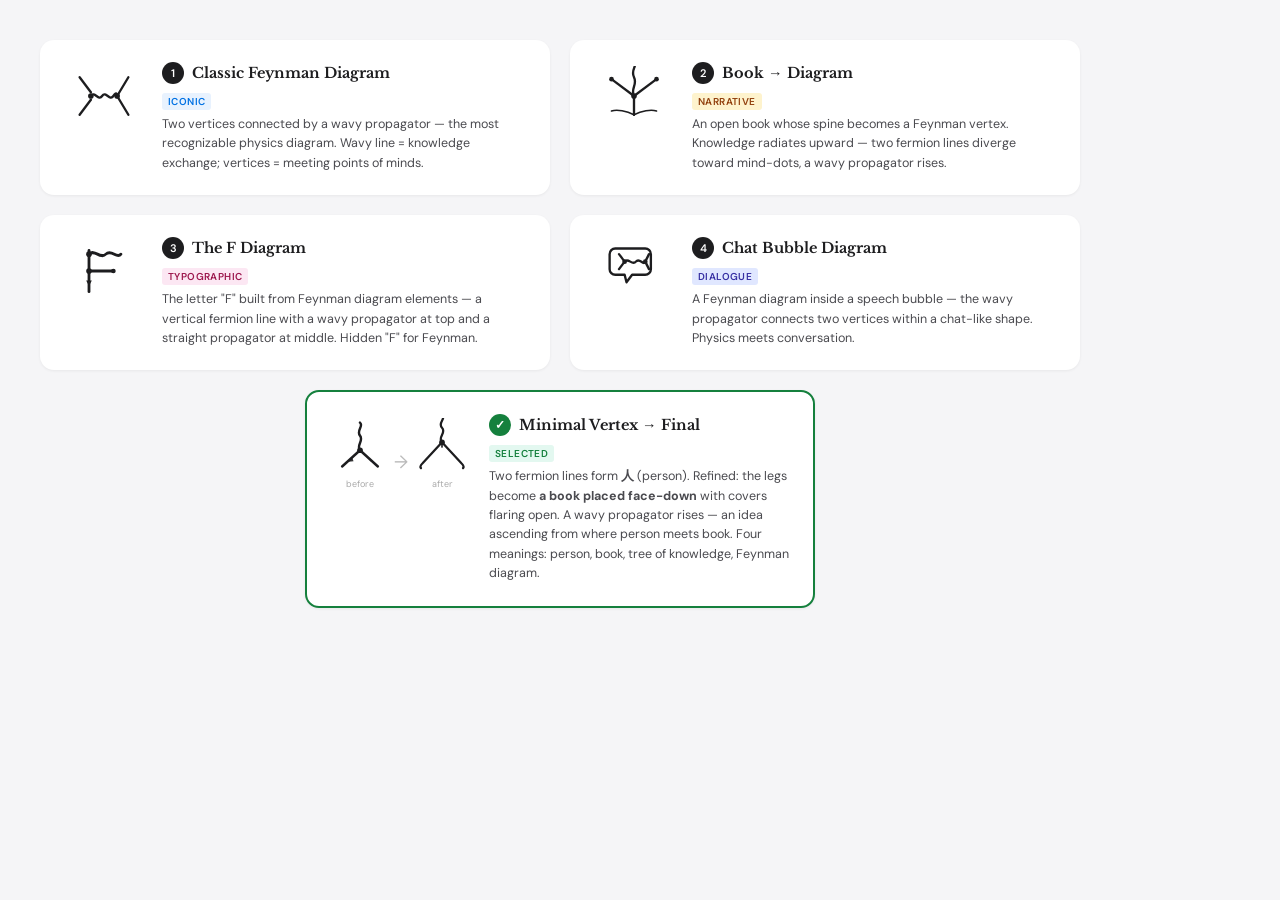
==== app/static/logo-readme-capture.html @ d76cf0d5 "Replace 3 low-res logo concept PNGs with single HD 2x image in 2-column layout Made-with: Cursor" ====
<!DOCTYPE html>
<html lang="en">
<head>
<meta charset="utf-8">
<title>Logo Concepts</title>
<link href="https://fonts.googleapis.com/css2?family=Libre+Baskerville:wght@400;700&family=DM+Sans:wght@400;500;600&display=swap" rel="stylesheet">
<style>
  * { margin: 0; padding: 0; box-sizing: border-box; }
  body { background: #f5f5f7; font-family: 'DM Sans', sans-serif; color: #1d1d1f; padding: 40px; }
  .grid { display: grid; grid-template-columns: 1fr 1fr; gap: 20px; width: 1040px; }
  .card {
    background: #fff; border-radius: 14px; padding: 22px 24px;
    box-shadow: 0 1px 3px rgba(0,0,0,0.06);
    display: flex; gap: 18px; align-items: flex-start;
  }
  .card.selected { border: 2.5px solid #15803d; }
  .card-left { flex-shrink: 0; width: 80px; display: flex; flex-direction: column; align-items: center; gap: 4px; padding-top: 4px; }
  .card-right { flex: 1; min-width: 0; }
  .card-header { display: flex; align-items: center; gap: 8px; margin-bottom: 5px; }
  .card-num {
    font-size: 11px; font-weight: 600; color: #fff; background: #1d1d1f;
    width: 22px; height: 22px; border-radius: 50%;
    display: flex; align-items: center; justify-content: center; flex-shrink: 0;
  }
  .card-num.green { background: #15803d; font-size: 12px; }
  .card-title { font-family: 'Libre Baskerville', serif; font-size: 14.5px; font-weight: 700; }
  .tag {
    display: inline-block; font-size: 10px; font-weight: 600;
    letter-spacing: 0.04em; text-transform: uppercase;
    padding: 2px 6px; border-radius: 3px; margin-bottom: 5px;
  }
  .tag.iconic { background: #e8f2fe; color: #0071e3; }
  .tag.narrative { background: #fef3cd; color: #92400e; }
  .tag.typographic { background: #fce7f3; color: #9d174d; }
  .tag.dialogue { background: #e0e7ff; color: #3730a3; }
  .tag.selected { background: #e3f8f0; color: #15803d; }
  .desc { font-size: 12.5px; line-height: 1.55; color: #4a4a4f; }
  .preview-row { display: flex; align-items: flex-end; gap: 8px; }
  .before-after { display: flex; gap: 16px; font-size: 9px; color: #aaa; margin-top: 3px; }
  .wide { grid-column: 1 / -1; display: flex; justify-content: center; }
  .wide .card { max-width: 510px; width: 100%; }
</style>
</head>
<body>
<div class="grid">

  <!-- 1: Classic Feynman Diagram -->
  <div class="card">
    <div class="card-left">
      <svg viewBox="0 0 64 64" width="60" height="60">
        <line x1="6" y1="12" x2="18" y2="28" fill="none" stroke="#1d1d1f" stroke-width="2.5" stroke-linecap="round"/>
        <line x1="6" y1="52" x2="18" y2="36" fill="none" stroke="#1d1d1f" stroke-width="2.5" stroke-linecap="round"/>
        <circle cx="18" cy="32" r="3" fill="#1d1d1f"/>
        <path d="M18,32 C22,26 26,38 30,32 C34,26 38,38 42,32 C46,26 46,32 46,32" fill="none" stroke="#1d1d1f" stroke-width="2.5" stroke-linecap="round"/>
        <circle cx="46" cy="32" r="3" fill="#1d1d1f"/>
        <line x1="46" y1="32" x2="58" y2="12" fill="none" stroke="#1d1d1f" stroke-width="2.5" stroke-linecap="round"/>
        <line x1="46" y1="32" x2="58" y2="52" fill="none" stroke="#1d1d1f" stroke-width="2.5" stroke-linecap="round"/>
      </svg>
    </div>
    <div class="card-right">
      <div class="card-header"><div class="card-num">1</div><div class="card-title">Classic Feynman Diagram</div></div>
      <span class="tag iconic">iconic</span>
      <p class="desc">Two vertices connected by a wavy propagator — the most recognizable physics diagram. Wavy line = knowledge exchange; vertices = meeting points of minds.</p>
    </div>
  </div>

  <!-- 2: Book → Diagram -->
  <div class="card">
    <div class="card-left">
      <svg viewBox="0 0 64 64" width="60" height="60">
        <line x1="32" y1="52" x2="32" y2="32" fill="none" stroke="#1d1d1f" stroke-width="2.5" stroke-linecap="round" stroke-linejoin="round"/>
        <circle cx="32" cy="32" r="3" fill="#1d1d1f"/>
        <line x1="32" y1="32" x2="8" y2="14" fill="none" stroke="#1d1d1f" stroke-width="2.5" stroke-linecap="round"/>
        <line x1="32" y1="32" x2="56" y2="14" fill="none" stroke="#1d1d1f" stroke-width="2.5" stroke-linecap="round"/>
        <path d="M32,32 C28,24 36,20 32,12 C28,4 36,0 32,-4" fill="none" stroke="#1d1d1f" stroke-width="2.5" stroke-linecap="round"/>
        <circle cx="8" cy="14" r="2.5" fill="#1d1d1f"/>
        <circle cx="56" cy="14" r="2.5" fill="#1d1d1f"/>
        <path d="M32,52 C24,48 14,46 8,48" fill="none" stroke="#1d1d1f" stroke-width="1.8" stroke-linecap="round"/>
        <path d="M32,52 C40,48 50,46 56,48" fill="none" stroke="#1d1d1f" stroke-width="1.8" stroke-linecap="round"/>
      </svg>
    </div>
    <div class="card-right">
      <div class="card-header"><div class="card-num">2</div><div class="card-title">Book → Diagram</div></div>
      <span class="tag narrative">narrative</span>
      <p class="desc">An open book whose spine becomes a Feynman vertex. Knowledge radiates upward — two fermion lines diverge toward mind-dots, a wavy propagator rises.</p>
    </div>
  </div>

  <!-- 3: The F Diagram -->
  <div class="card">
    <div class="card-left">
      <svg viewBox="0 0 64 64" width="60" height="60">
        <line x1="16" y1="10" x2="16" y2="54" fill="none" stroke="#1d1d1f" stroke-width="3" stroke-linecap="round"/>
        <circle cx="16" cy="14" r="3" fill="#1d1d1f"/>
        <path d="M16,14 C22,8 28,20 34,14 C40,8 46,20 50,14" fill="none" stroke="#1d1d1f" stroke-width="3" stroke-linecap="round"/>
        <circle cx="16" cy="32" r="3" fill="#1d1d1f"/>
        <line x1="16" y1="32" x2="42" y2="32" fill="none" stroke="#1d1d1f" stroke-width="3" stroke-linecap="round"/>
        <circle cx="42" cy="32" r="2.5" fill="#1d1d1f"/>
        <polygon fill="#1d1d1f" points="13,42 16,48 19,42"/>
      </svg>
    </div>
    <div class="card-right">
      <div class="card-header"><div class="card-num">3</div><div class="card-title">The F Diagram</div></div>
      <span class="tag typographic">typographic</span>
      <p class="desc">The letter "F" built from Feynman diagram elements — a vertical fermion line with a wavy propagator at top and a straight propagator at middle. Hidden "F" for Feynman.</p>
    </div>
  </div>

  <!-- 4: Chat Bubble Diagram -->
  <div class="card">
    <div class="card-left">
      <svg viewBox="0 0 64 64" width="60" height="60">
        <path d="M12,8 h32 a6,6 0 0 1 6,6 v16 a6,6 0 0 1 -6,6 h-14 l-6,8 -2,-8 h-10 a6,6 0 0 1 -6,-6 v-16 a6,6 0 0 1 6,-6 z" fill="none" stroke="#1d1d1f" stroke-width="2.5" stroke-linecap="round" stroke-linejoin="round"/>
        <circle cx="22" cy="22" r="2.5" fill="#1d1d1f"/>
        <path d="M22,22 C26,17 30,27 34,22 C38,17 42,27 44,22" fill="none" stroke="#1d1d1f" stroke-width="2.5" stroke-linecap="round"/>
        <circle cx="44" cy="22" r="2.5" fill="#1d1d1f"/>
        <line x1="22" y1="22" x2="16" y2="14" fill="none" stroke="#1d1d1f" stroke-width="2.5" stroke-linecap="round"/>
        <line x1="22" y1="22" x2="16" y2="30" fill="none" stroke="#1d1d1f" stroke-width="2.5" stroke-linecap="round"/>
        <line x1="44" y1="22" x2="48" y2="14" fill="none" stroke="#1d1d1f" stroke-width="2.5" stroke-linecap="round"/>
        <line x1="44" y1="22" x2="48" y2="30" fill="none" stroke="#1d1d1f" stroke-width="2.5" stroke-linecap="round"/>
      </svg>
    </div>
    <div class="card-right">
      <div class="card-header"><div class="card-num">4</div><div class="card-title">Chat Bubble Diagram</div></div>
      <span class="tag dialogue">dialogue</span>
      <p class="desc">A Feynman diagram inside a speech bubble — the wavy propagator connects two vertices within a chat-like shape. Physics meets conversation.</p>
    </div>
  </div>

  <!-- 5: Minimal Vertex → Final (selected) -->
  <div class="wide">
    <div class="card selected">
      <div class="card-left" style="width: 140px;">
        <div class="preview-row">
          <div style="text-align: center;">
            <svg viewBox="0 0 64 64" width="52" height="52">
              <circle cx="32" cy="36" r="3.5" fill="#1d1d1f"/>
              <line x1="10" y1="56" x2="32" y2="36" fill="none" stroke="#1d1d1f" stroke-width="3" stroke-linecap="round"/>
              <line x1="32" y1="36" x2="54" y2="56" fill="none" stroke="#1d1d1f" stroke-width="3" stroke-linecap="round"/>
              <path d="M32,36 C27,30 37,24 32,18 C27,12 37,6 32,2" fill="none" stroke="#1d1d1f" stroke-width="3" stroke-linecap="round"/>
              <polygon fill="#1d1d1f" points="18,50 22.5,45 24,49.5" opacity="0.9"/>
              <polygon fill="#1d1d1f" points="45,49.5 41.5,45 46,50" opacity="0.9"/>
            </svg>
            <div style="font-size: 9px; color: #aaa;">before</div>
          </div>
          <div style="font-size: 18px; color: #bbb; padding-bottom: 16px;">→</div>
          <div style="text-align: center;">
            <svg viewBox="0 0 64 68" width="52" height="55">
              <path d="M32,30 L8,56 Q4,60 6,62" fill="none" stroke="#1d1d1f" stroke-width="2.8" stroke-linecap="round" stroke-linejoin="round"/>
              <path d="M32,30 L56,56 Q60,60 58,62" fill="none" stroke="#1d1d1f" stroke-width="2.8" stroke-linecap="round" stroke-linejoin="round"/>
              <line x1="32" y1="30" x2="32" y2="36" stroke="#1d1d1f" stroke-width="2" stroke-linecap="round"/>
              <circle cx="32" cy="30" r="3.5" fill="#1d1d1f"/>
              <path d="M32,30 C26,24 38,18 32,12 C26,6 38,0 32,-4" fill="none" stroke="#1d1d1f" stroke-width="2.8" stroke-linecap="round"/>
            </svg>
            <div style="font-size: 9px; color: #aaa;">after</div>
          </div>
        </div>
      </div>
      <div class="card-right">
        <div class="card-header"><div class="card-num green">✓</div><div class="card-title">Minimal Vertex → Final</div></div>
        <span class="tag selected">selected</span>
        <p class="desc">Two fermion lines form <strong>人</strong> (person). Refined: the legs become <strong>a book placed face-down</strong> with covers flaring open. A wavy propagator rises — an idea ascending from where person meets book. Four meanings: person, book, tree of knowledge, Feynman diagram.</p>
      </div>
    </div>
  </div>

</div>
</body>
</html>
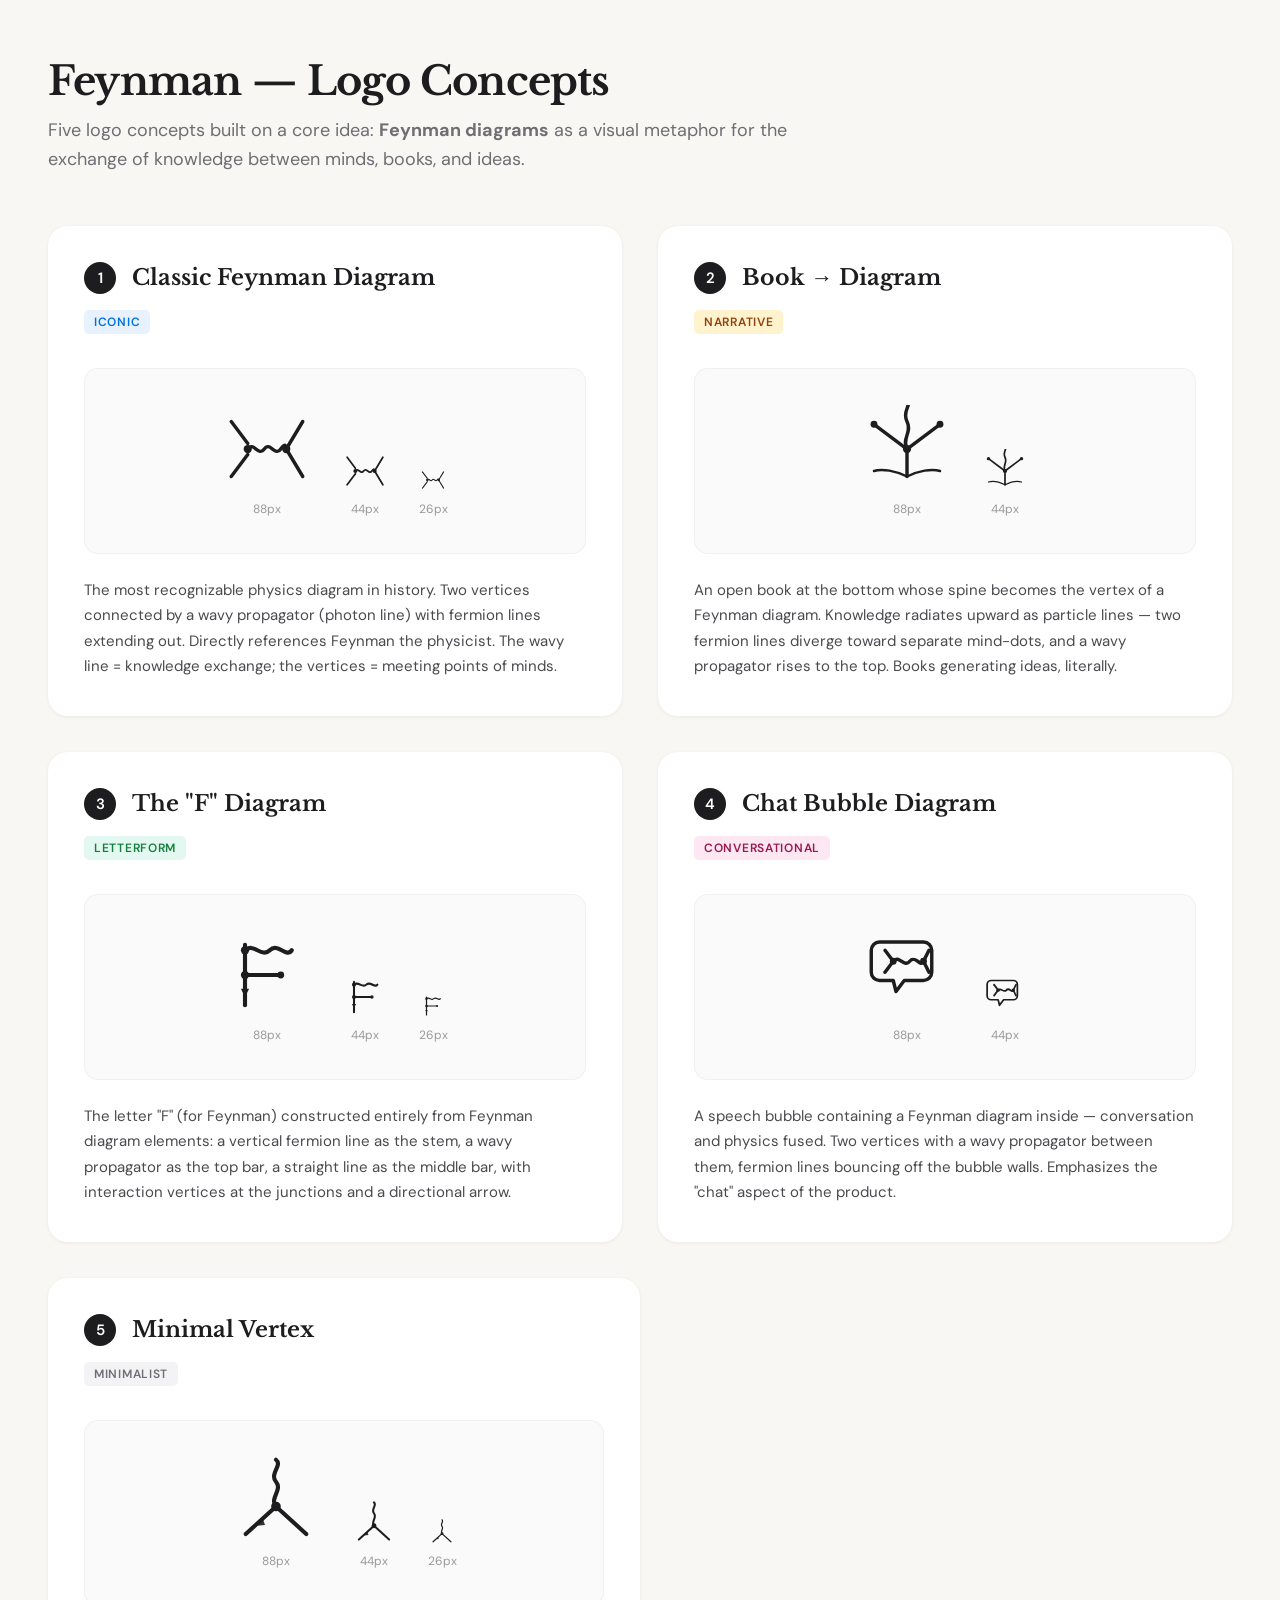
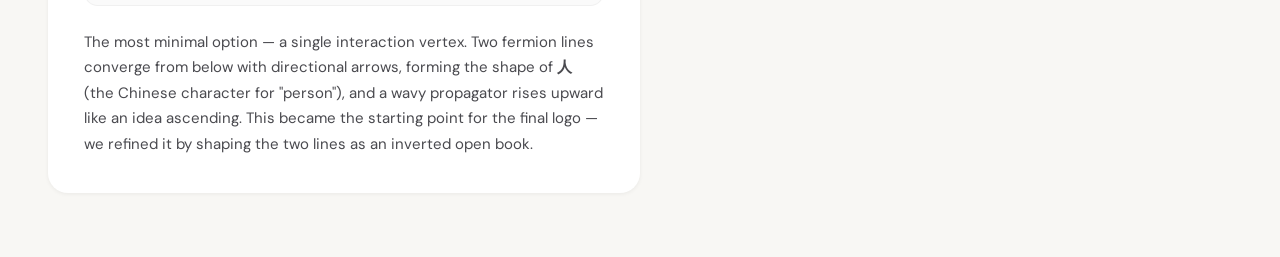
==== commit 355f4a6d: "Update logo documentation: show 6 concepts in 3x2 grid in README, add interactive preview page - Rep" ====
--- a/app/static/logo-readme-capture.html
+++ b/app/static/logo-readme-capture.html
@@ -2,168 +2,258 @@
 <html lang="en">
 <head>
 <meta charset="utf-8">
-<title>Logo Concepts</title>
+<title>Feynman Logo Concepts</title>
 <link href="https://fonts.googleapis.com/css2?family=Libre+Baskerville:wght@400;700&family=DM+Sans:wght@400;500;600&display=swap" rel="stylesheet">
 <style>
   * { margin: 0; padding: 0; box-sizing: border-box; }
-  body { background: #f5f5f7; font-family: 'DM Sans', sans-serif; color: #1d1d1f; padding: 40px; }
-  .grid { display: grid; grid-template-columns: 1fr 1fr; gap: 20px; width: 1040px; }
-  .card {
-    background: #fff; border-radius: 14px; padding: 22px 24px;
-    box-shadow: 0 1px 3px rgba(0,0,0,0.06);
-    display: flex; gap: 18px; align-items: flex-start;
-  }
-  .card.selected { border: 2.5px solid #15803d; }
-  .card-left { flex-shrink: 0; width: 80px; display: flex; flex-direction: column; align-items: center; gap: 4px; padding-top: 4px; }
-  .card-right { flex: 1; min-width: 0; }
-  .card-header { display: flex; align-items: center; gap: 8px; margin-bottom: 5px; }
-  .card-num {
-    font-size: 11px; font-weight: 600; color: #fff; background: #1d1d1f;
-    width: 22px; height: 22px; border-radius: 50%;
-    display: flex; align-items: center; justify-content: center; flex-shrink: 0;
-  }
-  .card-num.green { background: #15803d; font-size: 12px; }
-  .card-title { font-family: 'Libre Baskerville', serif; font-size: 14.5px; font-weight: 700; }
-  .tag {
-    display: inline-block; font-size: 10px; font-weight: 600;
-    letter-spacing: 0.04em; text-transform: uppercase;
-    padding: 2px 6px; border-radius: 3px; margin-bottom: 5px;
-  }
+  body { background: #f8f7f4; font-family: 'DM Sans', sans-serif; color: #1d1d1f; padding: 56px 48px 64px; }
+  h1 { font-family: 'Libre Baskerville', serif; font-size: 40px; font-weight: 700; margin-bottom: 10px; letter-spacing: -0.02em; }
+  .subtitle { font-size: 18px; color: #6e6e73; margin-bottom: 52px; max-width: 780px; line-height: 1.6; }
+  .grid { display: grid; grid-template-columns: 1fr 1fr; gap: 36px; }
+  .card { background: #fff; border-radius: 20px; padding: 36px; box-shadow: 0 1px 4px rgba(0,0,0,0.06); }
+  .card.full { grid-column: 1 / -1; max-width: 50%; }
+  .card-header { display: flex; align-items: center; gap: 16px; margin-bottom: 16px; }
+  .card-num { font-size: 15px; font-weight: 600; color: #fff; background: #1d1d1f; width: 32px; height: 32px; border-radius: 50%; display: flex; align-items: center; justify-content: center; flex-shrink: 0; }
+  .card-title { font-family: 'Libre Baskerville', serif; font-size: 22px; font-weight: 700; }
+  .tag { display: inline-block; font-size: 12px; font-weight: 600; letter-spacing: 0.06em; text-transform: uppercase; padding: 4px 10px; border-radius: 5px; margin-bottom: 14px; }
   .tag.iconic { background: #e8f2fe; color: #0071e3; }
   .tag.narrative { background: #fef3cd; color: #92400e; }
-  .tag.typographic { background: #fce7f3; color: #9d174d; }
-  .tag.dialogue { background: #e0e7ff; color: #3730a3; }
-  .tag.selected { background: #e3f8f0; color: #15803d; }
-  .desc { font-size: 12.5px; line-height: 1.55; color: #4a4a4f; }
-  .preview-row { display: flex; align-items: flex-end; gap: 8px; }
-  .before-after { display: flex; gap: 16px; font-size: 9px; color: #aaa; margin-top: 3px; }
-  .wide { grid-column: 1 / -1; display: flex; justify-content: center; }
-  .wide .card { max-width: 510px; width: 100%; }
+  .tag.rec { background: #e3f8f0; color: #15803d; }
+  .tag.conv { background: #fce7f3; color: #9d174d; }
+  .tag.min { background: #f3f3f5; color: #6e6e73; }
+  .logo-row { display: flex; align-items: flex-end; justify-content: center; gap: 32px; margin: 20px 0 24px; padding: 36px 20px; background: #fafafa; border-radius: 14px; border: 1px solid rgba(0,0,0,0.04); }
+  .logo-row.dark-row { background: #1c1c1e; }
+  .logo-item { display: flex; flex-direction: column; align-items: center; gap: 8px; }
+  .logo-size-label { font-size: 12px; color: #999; }
+  .dark-row .logo-size-label { color: #666; }
+  .description { font-size: 15px; line-height: 1.7; color: #4a4a4f; }
 </style>
 </head>
 <body>
-<div class="grid">
-
-  <!-- 1: Classic Feynman Diagram -->
-  <div class="card">
-    <div class="card-left">
-      <svg viewBox="0 0 64 64" width="60" height="60">
-        <line x1="6" y1="12" x2="18" y2="28" fill="none" stroke="#1d1d1f" stroke-width="2.5" stroke-linecap="round"/>
-        <line x1="6" y1="52" x2="18" y2="36" fill="none" stroke="#1d1d1f" stroke-width="2.5" stroke-linecap="round"/>
-        <circle cx="18" cy="32" r="3" fill="#1d1d1f"/>
-        <path d="M18,32 C22,26 26,38 30,32 C34,26 38,38 42,32 C46,26 46,32 46,32" fill="none" stroke="#1d1d1f" stroke-width="2.5" stroke-linecap="round"/>
-        <circle cx="46" cy="32" r="3" fill="#1d1d1f"/>
-        <line x1="46" y1="32" x2="58" y2="12" fill="none" stroke="#1d1d1f" stroke-width="2.5" stroke-linecap="round"/>
-        <line x1="46" y1="32" x2="58" y2="52" fill="none" stroke="#1d1d1f" stroke-width="2.5" stroke-linecap="round"/>
-      </svg>
-    </div>
-    <div class="card-right">
-      <div class="card-header"><div class="card-num">1</div><div class="card-title">Classic Feynman Diagram</div></div>
+  <h1>Feynman — Logo Concepts</h1>
+  <p class="subtitle">Five logo concepts built on a core idea: <strong>Feynman diagrams</strong> as a visual metaphor for the exchange of knowledge between minds, books, and ideas.</p>
+
+  <div class="grid">
+
+    <!-- 1: Classic Feynman Diagram -->
+    <div class="card">
+      <div class="card-header">
+        <div class="card-num">1</div>
+        <div class="card-title">Classic Feynman Diagram</div>
+      </div>
       <span class="tag iconic">iconic</span>
-      <p class="desc">Two vertices connected by a wavy propagator — the most recognizable physics diagram. Wavy line = knowledge exchange; vertices = meeting points of minds.</p>
-    </div>
+      <div class="logo-row">
+        <div class="logo-item">
+          <svg viewBox="0 0 64 64" width="88" height="88">
+            <line x1="6" y1="12" x2="18" y2="28" fill="none" stroke="#1d1d1f" stroke-width="2.5" stroke-linecap="round"/>
+            <line x1="6" y1="52" x2="18" y2="36" fill="none" stroke="#1d1d1f" stroke-width="2.5" stroke-linecap="round"/>
+            <circle cx="18" cy="32" r="3" fill="#1d1d1f"/>
+            <path d="M18,32 C22,26 26,38 30,32 C34,26 38,38 42,32 C46,26 46,32 46,32" fill="none" stroke="#1d1d1f" stroke-width="2.5" stroke-linecap="round"/>
+            <circle cx="46" cy="32" r="3" fill="#1d1d1f"/>
+            <line x1="46" y1="32" x2="58" y2="12" fill="none" stroke="#1d1d1f" stroke-width="2.5" stroke-linecap="round"/>
+            <line x1="46" y1="32" x2="58" y2="52" fill="none" stroke="#1d1d1f" stroke-width="2.5" stroke-linecap="round"/>
+          </svg>
+          <span class="logo-size-label">88px</span>
+        </div>
+        <div class="logo-item">
+          <svg viewBox="0 0 64 64" width="44" height="44">
+            <line x1="6" y1="12" x2="18" y2="28" fill="none" stroke="#1d1d1f" stroke-width="2.5" stroke-linecap="round"/>
+            <line x1="6" y1="52" x2="18" y2="36" fill="none" stroke="#1d1d1f" stroke-width="2.5" stroke-linecap="round"/>
+            <circle cx="18" cy="32" r="3" fill="#1d1d1f"/>
+            <path d="M18,32 C22,26 26,38 30,32 C34,26 38,38 42,32 C46,26 46,32 46,32" fill="none" stroke="#1d1d1f" stroke-width="2.5" stroke-linecap="round"/>
+            <circle cx="46" cy="32" r="3" fill="#1d1d1f"/>
+            <line x1="46" y1="32" x2="58" y2="12" fill="none" stroke="#1d1d1f" stroke-width="2.5" stroke-linecap="round"/>
+            <line x1="46" y1="32" x2="58" y2="52" fill="none" stroke="#1d1d1f" stroke-width="2.5" stroke-linecap="round"/>
+          </svg>
+          <span class="logo-size-label">44px</span>
+        </div>
+        <div class="logo-item">
+          <svg viewBox="0 0 64 64" width="26" height="26">
+            <line x1="6" y1="12" x2="18" y2="28" fill="none" stroke="#1d1d1f" stroke-width="2.5" stroke-linecap="round"/>
+            <line x1="6" y1="52" x2="18" y2="36" fill="none" stroke="#1d1d1f" stroke-width="2.5" stroke-linecap="round"/>
+            <circle cx="18" cy="32" r="3" fill="#1d1d1f"/>
+            <path d="M18,32 C22,26 26,38 30,32 C34,26 38,38 42,32 C46,26 46,32 46,32" fill="none" stroke="#1d1d1f" stroke-width="2.5" stroke-linecap="round"/>
+            <circle cx="46" cy="32" r="3" fill="#1d1d1f"/>
+            <line x1="46" y1="32" x2="58" y2="12" fill="none" stroke="#1d1d1f" stroke-width="2.5" stroke-linecap="round"/>
+            <line x1="46" y1="32" x2="58" y2="52" fill="none" stroke="#1d1d1f" stroke-width="2.5" stroke-linecap="round"/>
+          </svg>
+          <span class="logo-size-label">26px</span>
+        </div>
+      </div>
+      <p class="description">The most recognizable physics diagram in history. Two vertices connected by a wavy propagator (photon line) with fermion lines extending out. Directly references Feynman the physicist. The wavy line = knowledge exchange; the vertices = meeting points of minds.</p>
+    </div>
+
+    <!-- 2: Book → Diagram -->
+    <div class="card">
+      <div class="card-header">
+        <div class="card-num">2</div>
+        <div class="card-title">Book → Diagram</div>
+      </div>
+      <span class="tag narrative">narrative</span>
+      <div class="logo-row">
+        <div class="logo-item">
+          <svg viewBox="0 0 64 64" width="88" height="88">
+            <line x1="32" y1="52" x2="32" y2="32" fill="none" stroke="#1d1d1f" stroke-width="2.5" stroke-linecap="round" stroke-linejoin="round"/>
+            <circle cx="32" cy="32" r="3" fill="#1d1d1f"/>
+            <line x1="32" y1="32" x2="8" y2="14" fill="none" stroke="#1d1d1f" stroke-width="2.5" stroke-linecap="round"/>
+            <line x1="32" y1="32" x2="56" y2="14" fill="none" stroke="#1d1d1f" stroke-width="2.5" stroke-linecap="round"/>
+            <path d="M32,32 C28,24 36,20 32,12 C28,4 36,0 32,-4" fill="none" stroke="#1d1d1f" stroke-width="2.5" stroke-linecap="round"/>
+            <circle cx="8" cy="14" r="2.5" fill="#1d1d1f"/>
+            <circle cx="56" cy="14" r="2.5" fill="#1d1d1f"/>
+            <path d="M32,52 C24,48 14,46 8,48" fill="none" stroke="#1d1d1f" stroke-width="1.8" stroke-linecap="round"/>
+            <path d="M32,52 C40,48 50,46 56,48" fill="none" stroke="#1d1d1f" stroke-width="1.8" stroke-linecap="round"/>
+          </svg>
+          <span class="logo-size-label">88px</span>
+        </div>
+        <div class="logo-item">
+          <svg viewBox="0 0 64 64" width="44" height="44">
+            <line x1="32" y1="52" x2="32" y2="32" fill="none" stroke="#1d1d1f" stroke-width="2.5" stroke-linecap="round"/>
+            <circle cx="32" cy="32" r="3" fill="#1d1d1f"/>
+            <line x1="32" y1="32" x2="8" y2="14" fill="none" stroke="#1d1d1f" stroke-width="2.5" stroke-linecap="round"/>
+            <line x1="32" y1="32" x2="56" y2="14" fill="none" stroke="#1d1d1f" stroke-width="2.5" stroke-linecap="round"/>
+            <path d="M32,32 C28,24 36,20 32,12 C28,4 36,0 32,-4" fill="none" stroke="#1d1d1f" stroke-width="2.5" stroke-linecap="round"/>
+            <circle cx="8" cy="14" r="2.5" fill="#1d1d1f"/>
+            <circle cx="56" cy="14" r="2.5" fill="#1d1d1f"/>
+            <path d="M32,52 C24,48 14,46 8,48" fill="none" stroke="#1d1d1f" stroke-width="1.8" stroke-linecap="round"/>
+            <path d="M32,52 C40,48 50,46 56,48" fill="none" stroke="#1d1d1f" stroke-width="1.8" stroke-linecap="round"/>
+          </svg>
+          <span class="logo-size-label">44px</span>
+        </div>
+      </div>
+      <p class="description">An open book at the bottom whose spine becomes the vertex of a Feynman diagram. Knowledge radiates upward as particle lines — two fermion lines diverge toward separate mind-dots, and a wavy propagator rises to the top. Books generating ideas, literally.</p>
+    </div>
+
+    <!-- 3: The "F" Diagram -->
+    <div class="card">
+      <div class="card-header">
+        <div class="card-num">3</div>
+        <div class="card-title">The "F" Diagram</div>
+      </div>
+      <span class="tag rec">letterform</span>
+      <div class="logo-row">
+        <div class="logo-item">
+          <svg viewBox="0 0 64 64" width="88" height="88">
+            <line x1="16" y1="10" x2="16" y2="54" fill="none" stroke="#1d1d1f" stroke-width="3" stroke-linecap="round"/>
+            <circle cx="16" cy="14" r="3" fill="#1d1d1f"/>
+            <path d="M16,14 C22,8 28,20 34,14 C40,8 46,20 50,14" fill="none" stroke="#1d1d1f" stroke-width="3" stroke-linecap="round"/>
+            <circle cx="16" cy="32" r="3" fill="#1d1d1f"/>
+            <line x1="16" y1="32" x2="42" y2="32" fill="none" stroke="#1d1d1f" stroke-width="3" stroke-linecap="round"/>
+            <circle cx="42" cy="32" r="2.5" fill="#1d1d1f"/>
+            <polygon fill="#1d1d1f" points="13,42 16,48 19,42"/>
+          </svg>
+          <span class="logo-size-label">88px</span>
+        </div>
+        <div class="logo-item">
+          <svg viewBox="0 0 64 64" width="44" height="44">
+            <line x1="16" y1="10" x2="16" y2="54" fill="none" stroke="#1d1d1f" stroke-width="3" stroke-linecap="round"/>
+            <circle cx="16" cy="14" r="3" fill="#1d1d1f"/>
+            <path d="M16,14 C22,8 28,20 34,14 C40,8 46,20 50,14" fill="none" stroke="#1d1d1f" stroke-width="3" stroke-linecap="round"/>
+            <circle cx="16" cy="32" r="3" fill="#1d1d1f"/>
+            <line x1="16" y1="32" x2="42" y2="32" fill="none" stroke="#1d1d1f" stroke-width="3" stroke-linecap="round"/>
+            <circle cx="42" cy="32" r="2.5" fill="#1d1d1f"/>
+            <polygon fill="#1d1d1f" points="13,42 16,48 19,42"/>
+          </svg>
+          <span class="logo-size-label">44px</span>
+        </div>
+        <div class="logo-item">
+          <svg viewBox="0 0 64 64" width="26" height="26">
+            <line x1="16" y1="10" x2="16" y2="54" fill="none" stroke="#1d1d1f" stroke-width="3" stroke-linecap="round"/>
+            <circle cx="16" cy="14" r="3" fill="#1d1d1f"/>
+            <path d="M16,14 C22,8 28,20 34,14 C40,8 46,20 50,14" fill="none" stroke="#1d1d1f" stroke-width="3" stroke-linecap="round"/>
+            <circle cx="16" cy="32" r="3" fill="#1d1d1f"/>
+            <line x1="16" y1="32" x2="42" y2="32" fill="none" stroke="#1d1d1f" stroke-width="3" stroke-linecap="round"/>
+            <circle cx="42" cy="32" r="2.5" fill="#1d1d1f"/>
+            <polygon fill="#1d1d1f" points="13,42 16,48 19,42"/>
+          </svg>
+          <span class="logo-size-label">26px</span>
+        </div>
+      </div>
+      <p class="description">The letter "F" (for Feynman) constructed entirely from Feynman diagram elements: a vertical fermion line as the stem, a wavy propagator as the top bar, a straight line as the middle bar, with interaction vertices at the junctions and a directional arrow.</p>
+    </div>
+
+    <!-- 4: Chat Bubble Diagram -->
+    <div class="card">
+      <div class="card-header">
+        <div class="card-num">4</div>
+        <div class="card-title">Chat Bubble Diagram</div>
+      </div>
+      <span class="tag conv">conversational</span>
+      <div class="logo-row">
+        <div class="logo-item">
+          <svg viewBox="0 0 64 64" width="88" height="88">
+            <path d="M12,8 h32 a6,6 0 0 1 6,6 v16 a6,6 0 0 1 -6,6 h-14 l-6,8 -2,-8 h-10 a6,6 0 0 1 -6,-6 v-16 a6,6 0 0 1 6,-6 z" fill="none" stroke="#1d1d1f" stroke-width="2.5" stroke-linecap="round" stroke-linejoin="round"/>
+            <circle cx="22" cy="22" r="2.5" fill="#1d1d1f"/>
+            <path d="M22,22 C26,17 30,27 34,22 C38,17 42,27 44,22" fill="none" stroke="#1d1d1f" stroke-width="2.5" stroke-linecap="round"/>
+            <circle cx="44" cy="22" r="2.5" fill="#1d1d1f"/>
+            <line x1="22" y1="22" x2="16" y2="14" fill="none" stroke="#1d1d1f" stroke-width="2.5" stroke-linecap="round"/>
+            <line x1="22" y1="22" x2="16" y2="30" fill="none" stroke="#1d1d1f" stroke-width="2.5" stroke-linecap="round"/>
+            <line x1="44" y1="22" x2="48" y2="14" fill="none" stroke="#1d1d1f" stroke-width="2.5" stroke-linecap="round"/>
+            <line x1="44" y1="22" x2="48" y2="30" fill="none" stroke="#1d1d1f" stroke-width="2.5" stroke-linecap="round"/>
+          </svg>
+          <span class="logo-size-label">88px</span>
+        </div>
+        <div class="logo-item">
+          <svg viewBox="0 0 64 64" width="44" height="44">
+            <path d="M12,8 h32 a6,6 0 0 1 6,6 v16 a6,6 0 0 1 -6,6 h-14 l-6,8 -2,-8 h-10 a6,6 0 0 1 -6,-6 v-16 a6,6 0 0 1 6,-6 z" fill="none" stroke="#1d1d1f" stroke-width="2.5" stroke-linecap="round" stroke-linejoin="round"/>
+            <circle cx="22" cy="22" r="2.5" fill="#1d1d1f"/>
+            <path d="M22,22 C26,17 30,27 34,22 C38,17 42,27 44,22" fill="none" stroke="#1d1d1f" stroke-width="2.5" stroke-linecap="round"/>
+            <circle cx="44" cy="22" r="2.5" fill="#1d1d1f"/>
+            <line x1="22" y1="22" x2="16" y2="14" fill="none" stroke="#1d1d1f" stroke-width="2.5" stroke-linecap="round"/>
+            <line x1="22" y1="22" x2="16" y2="30" fill="none" stroke="#1d1d1f" stroke-width="2.5" stroke-linecap="round"/>
+            <line x1="44" y1="22" x2="48" y2="14" fill="none" stroke="#1d1d1f" stroke-width="2.5" stroke-linecap="round"/>
+            <line x1="44" y1="22" x2="48" y2="30" fill="none" stroke="#1d1d1f" stroke-width="2.5" stroke-linecap="round"/>
+          </svg>
+          <span class="logo-size-label">44px</span>
+        </div>
+      </div>
+      <p class="description">A speech bubble containing a Feynman diagram inside — conversation and physics fused. Two vertices with a wavy propagator between them, fermion lines bouncing off the bubble walls. Emphasizes the "chat" aspect of the product.</p>
+    </div>
+
+    <!-- 5: Minimal Vertex -->
+    <div class="card full">
+      <div class="card-header">
+        <div class="card-num">5</div>
+        <div class="card-title">Minimal Vertex</div>
+      </div>
+      <span class="tag min">minimalist</span>
+      <div class="logo-row">
+        <div class="logo-item">
+          <svg viewBox="0 0 64 64" width="88" height="88">
+            <circle cx="32" cy="36" r="3.5" fill="#1d1d1f"/>
+            <line x1="10" y1="56" x2="32" y2="36" fill="none" stroke="#1d1d1f" stroke-width="3" stroke-linecap="round"/>
+            <line x1="32" y1="36" x2="54" y2="56" fill="none" stroke="#1d1d1f" stroke-width="3" stroke-linecap="round"/>
+            <path d="M32,36 C27,30 37,24 32,18 C27,12 37,6 32,2" fill="none" stroke="#1d1d1f" stroke-width="3" stroke-linecap="round"/>
+            <polygon fill="#1d1d1f" points="18,50 22.5,45 24,49.5" opacity="0.9"/>
+            <polygon fill="#1d1d1f" points="45,49.5 41.5,45 46,50" opacity="0.9"/>
+          </svg>
+          <span class="logo-size-label">88px</span>
+        </div>
+        <div class="logo-item">
+          <svg viewBox="0 0 64 64" width="44" height="44">
+            <circle cx="32" cy="36" r="3.5" fill="#1d1d1f"/>
+            <line x1="10" y1="56" x2="32" y2="36" fill="none" stroke="#1d1d1f" stroke-width="3" stroke-linecap="round"/>
+            <line x1="32" y1="36" x2="54" y2="56" fill="none" stroke="#1d1d1f" stroke-width="3" stroke-linecap="round"/>
+            <path d="M32,36 C27,30 37,24 32,18 C27,12 37,6 32,2" fill="none" stroke="#1d1d1f" stroke-width="3" stroke-linecap="round"/>
+            <polygon fill="#1d1d1f" points="18,50 22.5,45 24,49.5" opacity="0.9"/>
+            <polygon fill="#1d1d1f" points="45,49.5 41.5,45 46,50" opacity="0.9"/>
+          </svg>
+          <span class="logo-size-label">44px</span>
+        </div>
+        <div class="logo-item">
+          <svg viewBox="0 0 64 64" width="26" height="26">
+            <circle cx="32" cy="36" r="3.5" fill="#1d1d1f"/>
+            <line x1="10" y1="56" x2="32" y2="36" fill="none" stroke="#1d1d1f" stroke-width="3" stroke-linecap="round"/>
+            <line x1="32" y1="36" x2="54" y2="56" fill="none" stroke="#1d1d1f" stroke-width="3" stroke-linecap="round"/>
+            <path d="M32,36 C27,30 37,24 32,18 C27,12 37,6 32,2" fill="none" stroke="#1d1d1f" stroke-width="3" stroke-linecap="round"/>
+            <polygon fill="#1d1d1f" points="18,50 22.5,45 24,49.5" opacity="0.9"/>
+            <polygon fill="#1d1d1f" points="45,49.5 41.5,45 46,50" opacity="0.9"/>
+          </svg>
+          <span class="logo-size-label">26px</span>
+        </div>
+      </div>
+      <p class="description">The most minimal option — a single interaction vertex. Two fermion lines converge from below with directional arrows, forming the shape of <strong>人</strong> (the Chinese character for "person"), and a wavy propagator rises upward like an idea ascending. This became the starting point for the final logo — we refined it by shaping the two lines as an inverted open book.</p>
+    </div>
+
   </div>
-
-  <!-- 2: Book → Diagram -->
-  <div class="card">
-    <div class="card-left">
-      <svg viewBox="0 0 64 64" width="60" height="60">
-        <line x1="32" y1="52" x2="32" y2="32" fill="none" stroke="#1d1d1f" stroke-width="2.5" stroke-linecap="round" stroke-linejoin="round"/>
-        <circle cx="32" cy="32" r="3" fill="#1d1d1f"/>
-        <line x1="32" y1="32" x2="8" y2="14" fill="none" stroke="#1d1d1f" stroke-width="2.5" stroke-linecap="round"/>
-        <line x1="32" y1="32" x2="56" y2="14" fill="none" stroke="#1d1d1f" stroke-width="2.5" stroke-linecap="round"/>
-        <path d="M32,32 C28,24 36,20 32,12 C28,4 36,0 32,-4" fill="none" stroke="#1d1d1f" stroke-width="2.5" stroke-linecap="round"/>
-        <circle cx="8" cy="14" r="2.5" fill="#1d1d1f"/>
-        <circle cx="56" cy="14" r="2.5" fill="#1d1d1f"/>
-        <path d="M32,52 C24,48 14,46 8,48" fill="none" stroke="#1d1d1f" stroke-width="1.8" stroke-linecap="round"/>
-        <path d="M32,52 C40,48 50,46 56,48" fill="none" stroke="#1d1d1f" stroke-width="1.8" stroke-linecap="round"/>
-      </svg>
-    </div>
-    <div class="card-right">
-      <div class="card-header"><div class="card-num">2</div><div class="card-title">Book → Diagram</div></div>
-      <span class="tag narrative">narrative</span>
-      <p class="desc">An open book whose spine becomes a Feynman vertex. Knowledge radiates upward — two fermion lines diverge toward mind-dots, a wavy propagator rises.</p>
-    </div>
-  </div>
-
-  <!-- 3: The F Diagram -->
-  <div class="card">
-    <div class="card-left">
-      <svg viewBox="0 0 64 64" width="60" height="60">
-        <line x1="16" y1="10" x2="16" y2="54" fill="none" stroke="#1d1d1f" stroke-width="3" stroke-linecap="round"/>
-        <circle cx="16" cy="14" r="3" fill="#1d1d1f"/>
-        <path d="M16,14 C22,8 28,20 34,14 C40,8 46,20 50,14" fill="none" stroke="#1d1d1f" stroke-width="3" stroke-linecap="round"/>
-        <circle cx="16" cy="32" r="3" fill="#1d1d1f"/>
-        <line x1="16" y1="32" x2="42" y2="32" fill="none" stroke="#1d1d1f" stroke-width="3" stroke-linecap="round"/>
-        <circle cx="42" cy="32" r="2.5" fill="#1d1d1f"/>
-        <polygon fill="#1d1d1f" points="13,42 16,48 19,42"/>
-      </svg>
-    </div>
-    <div class="card-right">
-      <div class="card-header"><div class="card-num">3</div><div class="card-title">The F Diagram</div></div>
-      <span class="tag typographic">typographic</span>
-      <p class="desc">The letter "F" built from Feynman diagram elements — a vertical fermion line with a wavy propagator at top and a straight propagator at middle. Hidden "F" for Feynman.</p>
-    </div>
-  </div>
-
-  <!-- 4: Chat Bubble Diagram -->
-  <div class="card">
-    <div class="card-left">
-      <svg viewBox="0 0 64 64" width="60" height="60">
-        <path d="M12,8 h32 a6,6 0 0 1 6,6 v16 a6,6 0 0 1 -6,6 h-14 l-6,8 -2,-8 h-10 a6,6 0 0 1 -6,-6 v-16 a6,6 0 0 1 6,-6 z" fill="none" stroke="#1d1d1f" stroke-width="2.5" stroke-linecap="round" stroke-linejoin="round"/>
-        <circle cx="22" cy="22" r="2.5" fill="#1d1d1f"/>
-        <path d="M22,22 C26,17 30,27 34,22 C38,17 42,27 44,22" fill="none" stroke="#1d1d1f" stroke-width="2.5" stroke-linecap="round"/>
-        <circle cx="44" cy="22" r="2.5" fill="#1d1d1f"/>
-        <line x1="22" y1="22" x2="16" y2="14" fill="none" stroke="#1d1d1f" stroke-width="2.5" stroke-linecap="round"/>
-        <line x1="22" y1="22" x2="16" y2="30" fill="none" stroke="#1d1d1f" stroke-width="2.5" stroke-linecap="round"/>
-        <line x1="44" y1="22" x2="48" y2="14" fill="none" stroke="#1d1d1f" stroke-width="2.5" stroke-linecap="round"/>
-        <line x1="44" y1="22" x2="48" y2="30" fill="none" stroke="#1d1d1f" stroke-width="2.5" stroke-linecap="round"/>
-      </svg>
-    </div>
-    <div class="card-right">
-      <div class="card-header"><div class="card-num">4</div><div class="card-title">Chat Bubble Diagram</div></div>
-      <span class="tag dialogue">dialogue</span>
-      <p class="desc">A Feynman diagram inside a speech bubble — the wavy propagator connects two vertices within a chat-like shape. Physics meets conversation.</p>
-    </div>
-  </div>
-
-  <!-- 5: Minimal Vertex → Final (selected) -->
-  <div class="wide">
-    <div class="card selected">
-      <div class="card-left" style="width: 140px;">
-        <div class="preview-row">
-          <div style="text-align: center;">
-            <svg viewBox="0 0 64 64" width="52" height="52">
-              <circle cx="32" cy="36" r="3.5" fill="#1d1d1f"/>
-              <line x1="10" y1="56" x2="32" y2="36" fill="none" stroke="#1d1d1f" stroke-width="3" stroke-linecap="round"/>
-              <line x1="32" y1="36" x2="54" y2="56" fill="none" stroke="#1d1d1f" stroke-width="3" stroke-linecap="round"/>
-              <path d="M32,36 C27,30 37,24 32,18 C27,12 37,6 32,2" fill="none" stroke="#1d1d1f" stroke-width="3" stroke-linecap="round"/>
-              <polygon fill="#1d1d1f" points="18,50 22.5,45 24,49.5" opacity="0.9"/>
-              <polygon fill="#1d1d1f" points="45,49.5 41.5,45 46,50" opacity="0.9"/>
-            </svg>
-            <div style="font-size: 9px; color: #aaa;">before</div>
-          </div>
-          <div style="font-size: 18px; color: #bbb; padding-bottom: 16px;">→</div>
-          <div style="text-align: center;">
-            <svg viewBox="0 0 64 68" width="52" height="55">
-              <path d="M32,30 L8,56 Q4,60 6,62" fill="none" stroke="#1d1d1f" stroke-width="2.8" stroke-linecap="round" stroke-linejoin="round"/>
-              <path d="M32,30 L56,56 Q60,60 58,62" fill="none" stroke="#1d1d1f" stroke-width="2.8" stroke-linecap="round" stroke-linejoin="round"/>
-              <line x1="32" y1="30" x2="32" y2="36" stroke="#1d1d1f" stroke-width="2" stroke-linecap="round"/>
-              <circle cx="32" cy="30" r="3.5" fill="#1d1d1f"/>
-              <path d="M32,30 C26,24 38,18 32,12 C26,6 38,0 32,-4" fill="none" stroke="#1d1d1f" stroke-width="2.8" stroke-linecap="round"/>
-            </svg>
-            <div style="font-size: 9px; color: #aaa;">after</div>
-          </div>
-        </div>
-      </div>
-      <div class="card-right">
-        <div class="card-header"><div class="card-num green">✓</div><div class="card-title">Minimal Vertex → Final</div></div>
-        <span class="tag selected">selected</span>
-        <p class="desc">Two fermion lines form <strong>人</strong> (person). Refined: the legs become <strong>a book placed face-down</strong> with covers flaring open. A wavy propagator rises — an idea ascending from where person meets book. Four meanings: person, book, tree of knowledge, Feynman diagram.</p>
-      </div>
-    </div>
-  </div>
-
-</div>
 </body>
 </html>
